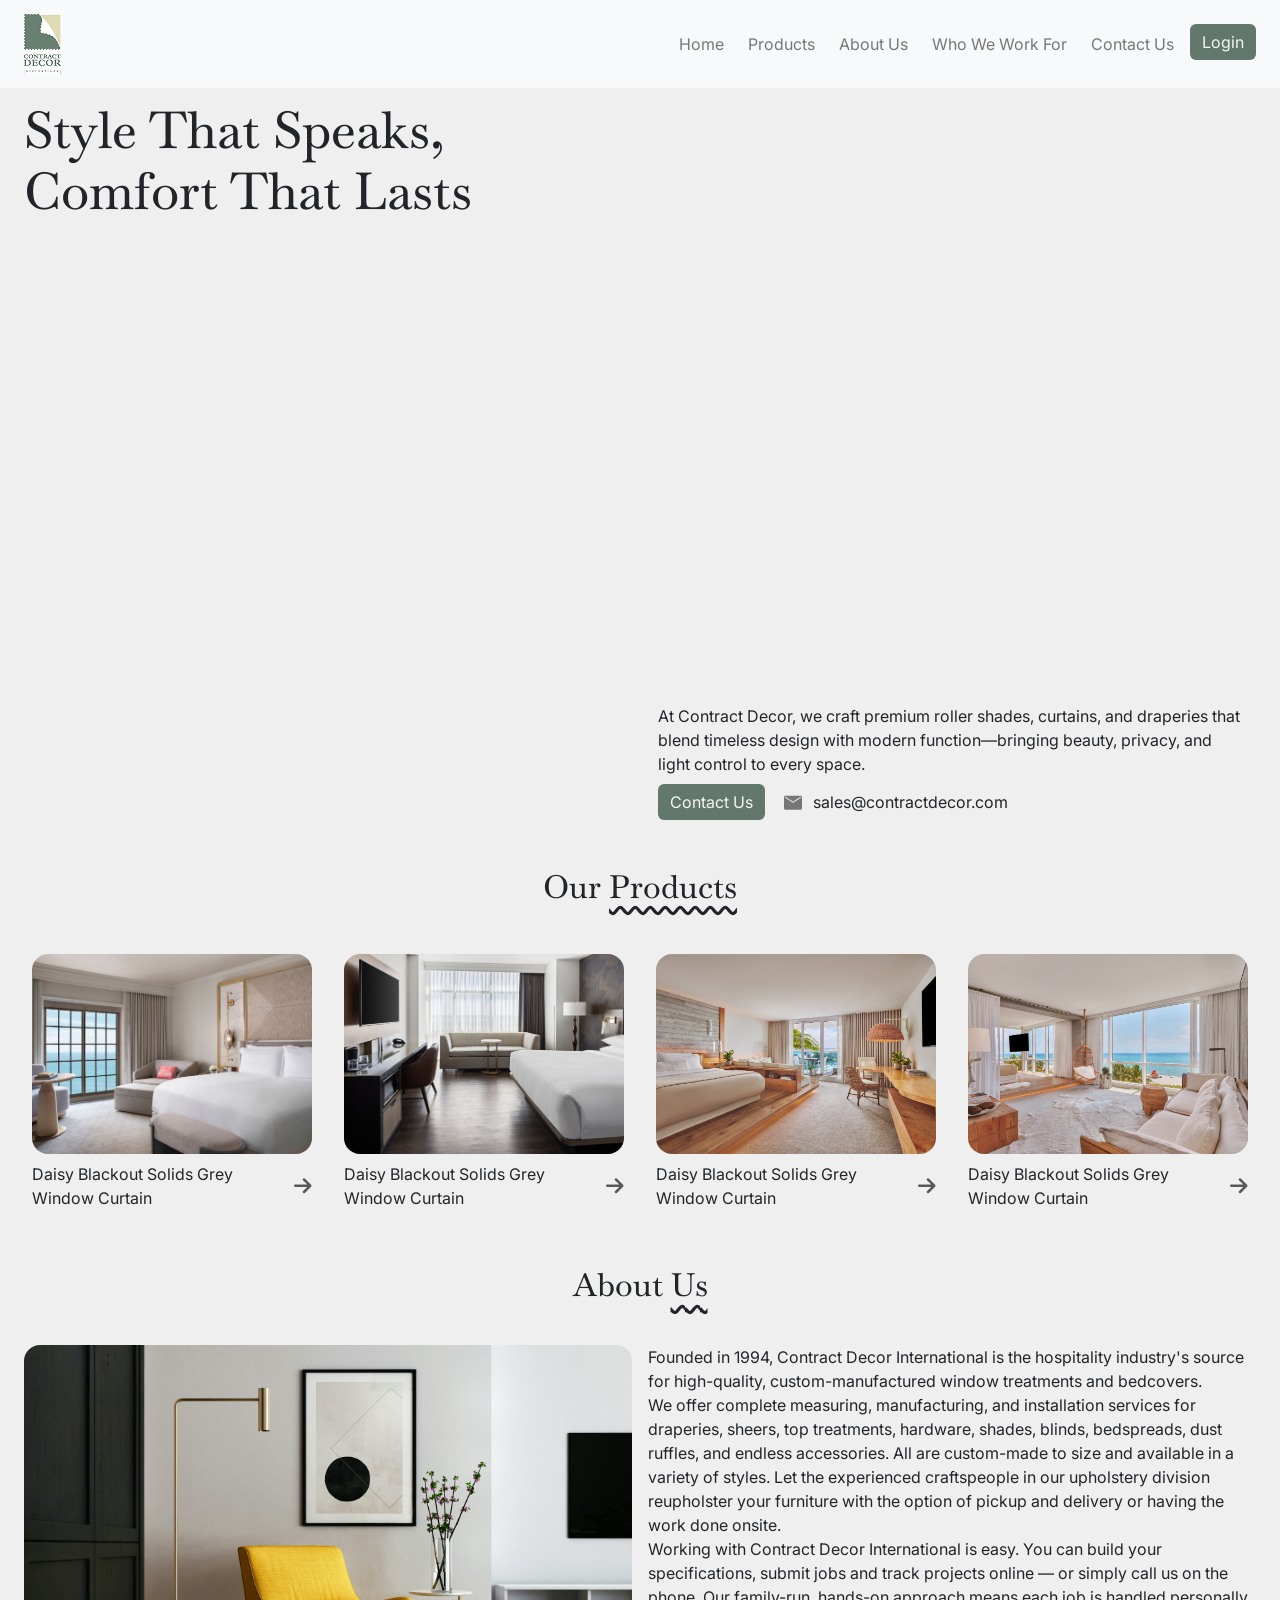
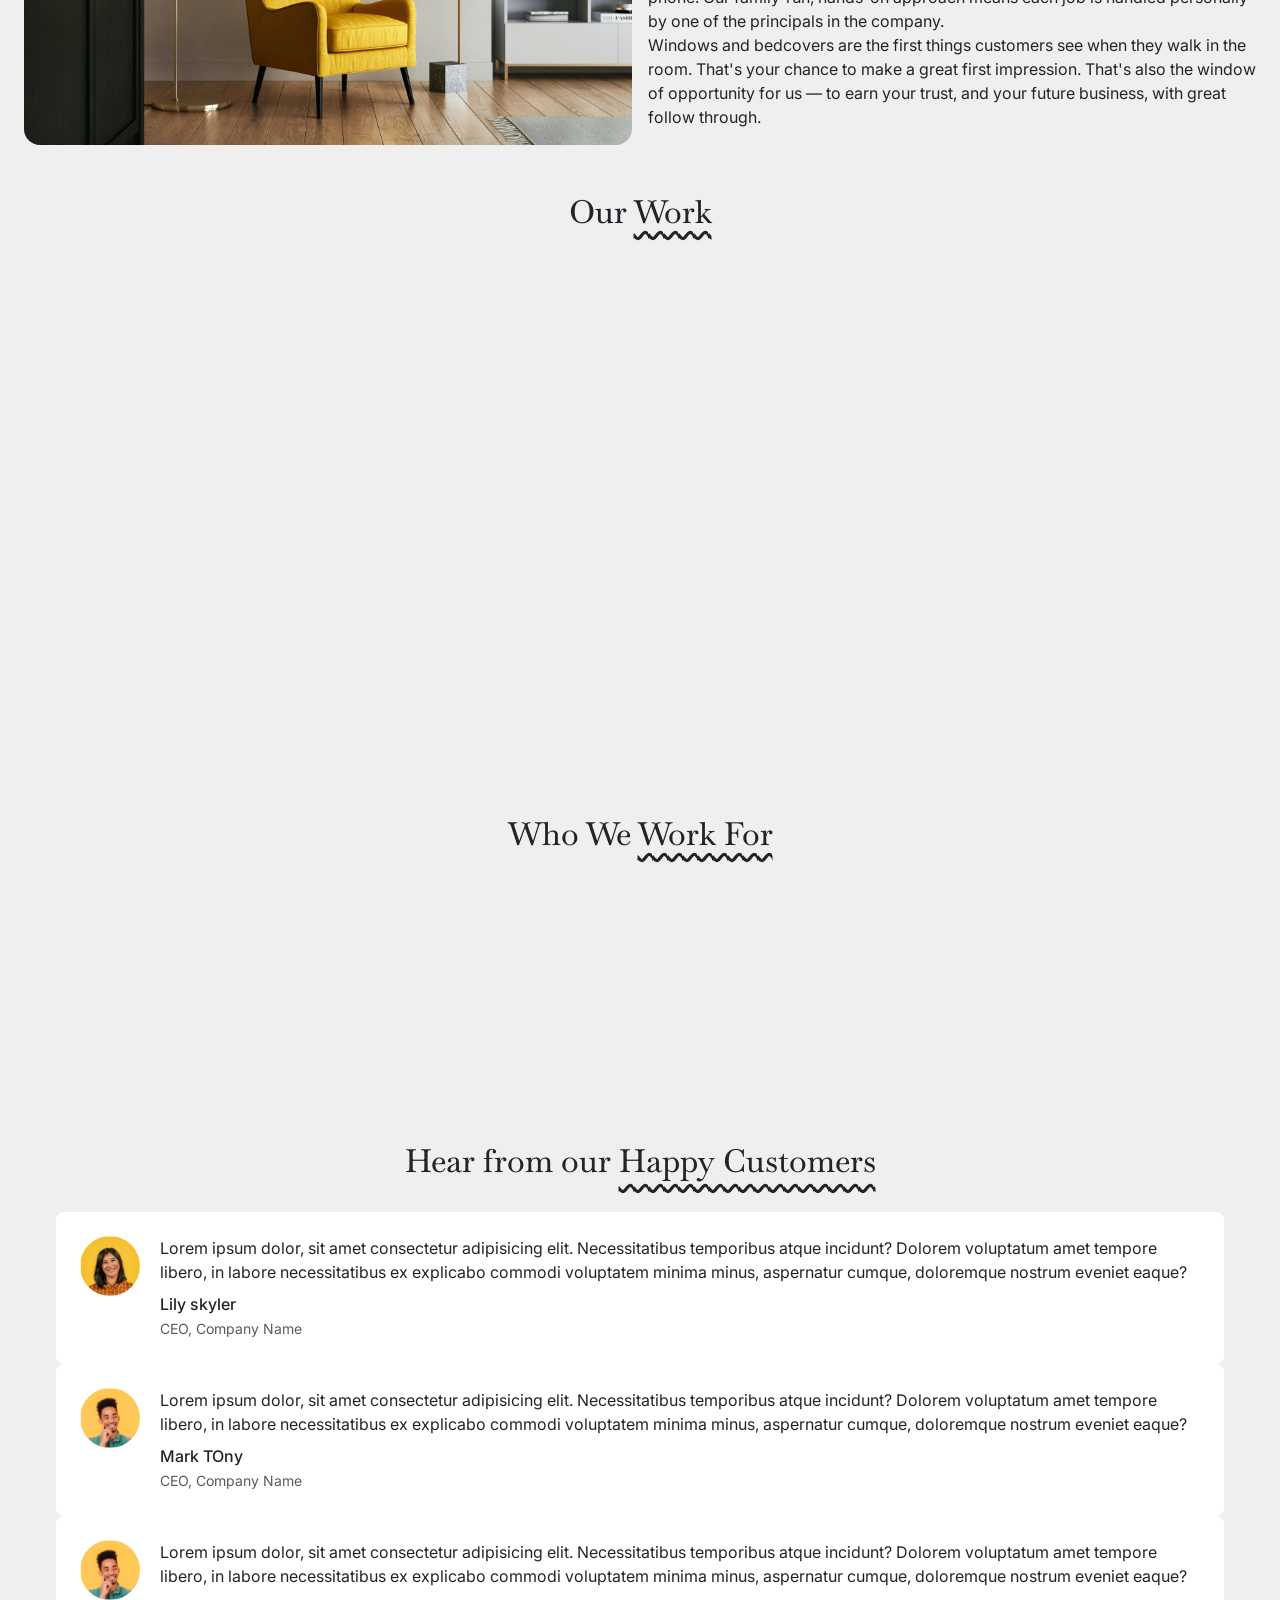
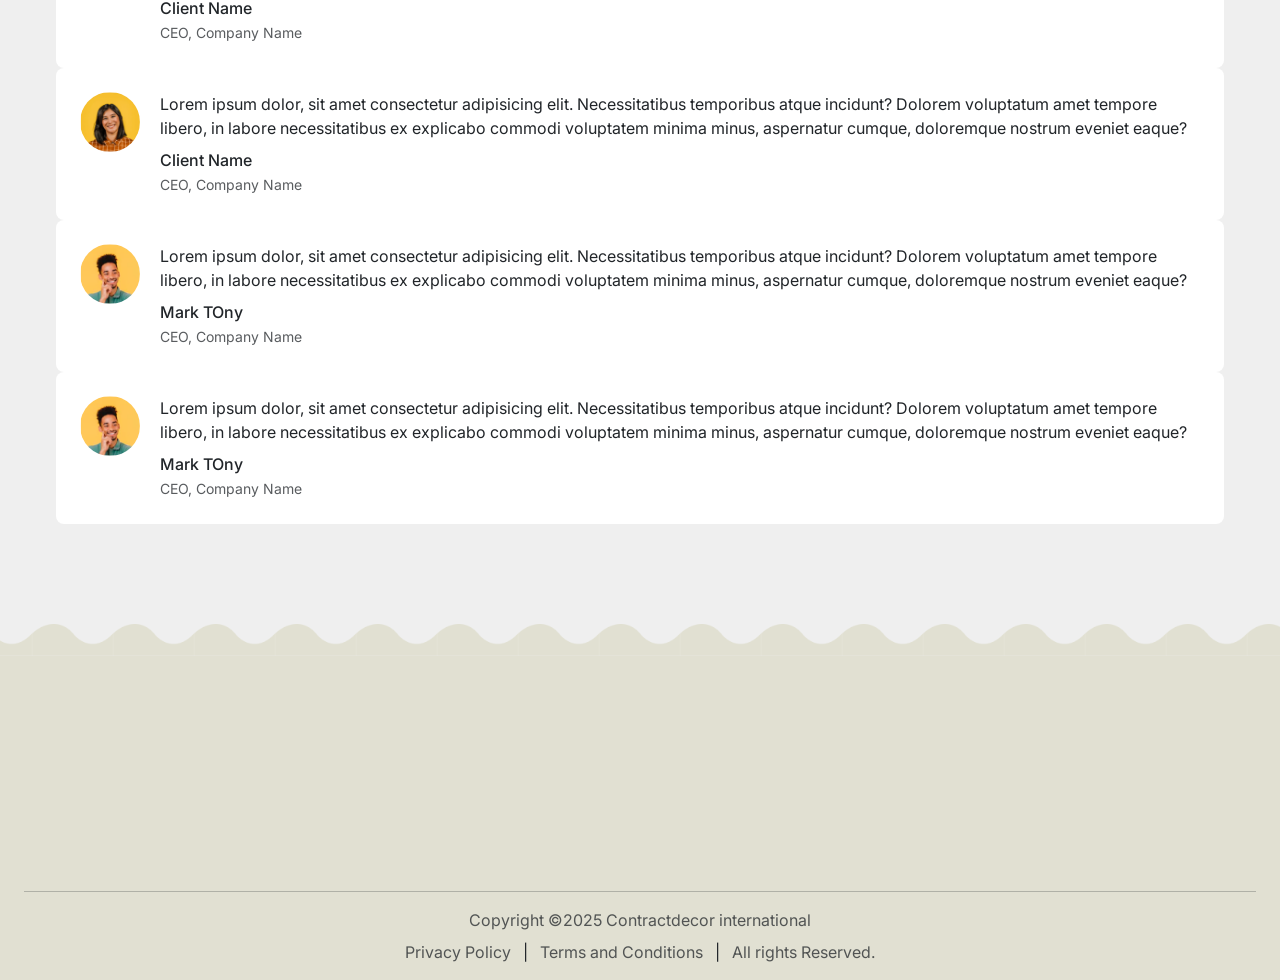
==== index.html @ 2a556f76 "First commit" ====
<!doctype html>
<html lang="en">
  <head>
    <meta charset="utf-8" />
    <meta name="viewport" content="width=device-width, initial-scale=1" />
    <title>Contract Decor International</title>
    <link
      rel="shortcut icon"
      href="assets/img/cdi-favicon.png"
      type="image/x-icon"
    />
    <link
      rel="stylesheet"
      href="https://cdn.jsdelivr.net/npm/bootstrap-icons@1.3.0/font/bootstrap-icons.css"
    />
    <link rel="stylesheet" href="css/style.css" />
    <link
      href="https://cdn.jsdelivr.net/npm/bootstrap@5.3.6/dist/css/bootstrap.min.css"
      rel="stylesheet"
      integrity="sha384-4Q6Gf2aSP4eDXB8Miphtr37CMZZQ5oXLH2yaXMJ2w8e2ZtHTl7GptT4jmndRuHDT"
      crossorigin="anonymous"
    />
    <link
      rel="stylesheet"
      href="https://cdnjs.cloudflare.com/ajax/libs/font-awesome/6.5.0/css/all.min.css"
    />
    <link href="https://unpkg.com/aos@2.3.1/dist/aos.css" rel="stylesheet" />
    <link
      rel="stylesheet"
      href="https://cdnjs.cloudflare.com/ajax/libs/slick-carousel/1.9.0/slick-theme.min.css"
      integrity="sha512-17EgCFERpgZKcm0j0fEq1YCJuyAWdz9KUtv1EjVuaOz8pDnh/0nZxmU6BBXwaaxqoi9PQXnRWqlcDB027hgv9A=="
      crossorigin="anonymous"
      referrerpolicy="no-referrer"
    />
    <link
      rel="stylesheet"
      href="https://cdnjs.cloudflare.com/ajax/libs/slick-carousel/1.9.0/slick.min.css"
      integrity="sha512-yHknP1/AwR+yx26cB1y0cjvQUMvEa2PFzt1c9LlS4pRQ5NOTZFWbhBig+X9G9eYW/8m0/4OXNx8pxJ6z57x0dw=="
      crossorigin="anonymous"
      referrerpolicy="no-referrer"
    />
  </head>
  <body>
    <!-- Header -->
    <header id="navbar" class="container-fluid z-5 top-0 px-0">
      <nav
        class="navbar navbar-expand-lg bg-light justify-content-between px-4"
      >
        <a class="navbar-brand" href="index.html" title="home">
          <img src="assets/img/cdi-logo.png" alt="Brand Logo" />
        </a>
        <button
          class="navbar-toggler border-0 shadow-none"
          type="button"
          data-bs-toggle="collapse"
          data-bs-target="#navbarSupportedContent"
          aria-controls="navbarSupportedContent"
          aria-expanded="false"
          aria-label="Toggle navigation"
        >
          <span class="navbar-toggler-icon"></span>
        </button>
        <div
          class="collapse navbar-collapse justify-content-end"
          id="navbarSupportedContent"
        >
          <ul class="navbar-nav text-sm-center gap-2 mb-2 mb-lg-0">
            <li class="nav-item">
              <a class="nav-link" aria-current="page" href="#hero">Home</a>
            </li>
            <li class="nav-item">
              <a class="nav-link" href="#products">Products</a>
            </li>
            <li class="nav-item">
              <a class="nav-link" href="#aboutus">About Us</a>
            </li>
            <li class="nav-item">
              <a class="nav-link" href="#workfor">Who We Work For</a>
            </li>
            <li class="nav-item">
              <a class="nav-link" href="#contactus">Contact Us</a>
            </li>
            <li class="nav-item">
              <a class="btn btn-primary" href="login.html">Login</a>
            </li>
          </ul>
        </div>
      </nav>
    </header>
    <!-- Header -->

    <!-- Hero Section -->
    <main
      data-bs-spy="scroll"
      data-bs-target="#navbar"
      data-bs-offset="-30"
      tabindex="0"
    >
      <section id="hero" class="container-fluid px-4 mt-10">
        <!-- Hero section for large screen -->
        <div class="hero-container position-relative">
          <!-- <div class="hero-img-container"> -->
          <!-- <div class="card-img-mask"></div> -->
          <div class="card-img-mask">
            <video muted playsinline class="bg-video">
              <source src="./assets/img/video.mp4" type="video/mp4" />
            </video>
          </div>
          <!-- </div> -->
          <h1 data-aos="fade-right" class="hero-heading position-absolute z-1">
            Style That Speaks,<br />
            Comfort That Lasts
          </h1>
          <div class="hero-content position-absolute z-1">
            <p data-aos="fade-up" class="m-0">
              At Contract Decor, we craft premium roller shades, curtains, and
              draperies that blend timeless design with modern function—bringing
              beauty, privacy, and light control to every space.
            </p>
            <div data-aos="fade-up" class="d-flex align-items-center gap-3">
              <button class="btn btn-primary">Contact Us</button>
              <div class="d-flex gap-2">
                <img
                  src="assets/icons/mail.png"
                  alt="Mail icon"
                  class="footer-icon img-fluid"
                  width="24"
                />
                <a
                  target="_blank"
                  class="text-decoration-none text-dark"
                  href="mailto:sales@contractdecor.com"
                  >sales@contractdecor.com</a
                >
              </div>
            </div>
          </div>
        </div>
        <!-- Hero section for large screen -->

        <!-- Hero section for small screen -->
        <div class="hero-container-sm">
          <div class="row row-gap-3">
            <div class="col-12 col-md-6">
              <div data-aos="fade-right" class="d-flex flex-column gap-2">
                <h1 class="m-0 ff-baskervville">
                  Style That Speaks,<br />
                  Comfort That Lasts
                </h1>
                <p class="m-0">
                  At Contract Decor, we craft premium roller shades, curtains,
                  and draperies that blend timeless design with modern
                  function—bringing beauty, privacy, and light control to every
                  space.
                </p>
                <div class="btn btn-primary">Contact Us</div>
                <div class="d-flex gap-3 align-items-center">
                  <div class="d-flex gap-2">
                    <img
                      src="assets/icons/mail.png"
                      alt="Mail icon"
                      class="footer-ico img-fluid"
                      width="24"
                    />
                    <a
                      target="_blank"
                      class="text-decoration-none text-dark"
                      href="mailto:sales@contractdecor.com"
                      >sales@contractdecor.com</a
                    >
                  </div>
                </div>
              </div>
            </div>
            <div data-aos="fade-left" class="col-12 col-md-6">
              <img src="assets/img/1.jpeg" alt="Hero Image" class="hero-img" />
            </div>
          </div>
        </div>
        <!-- Hero section for small screen -->
      </section>
      <!-- Hero Section -->

      <!-- Products Section -->
      <section id="products" class="container-fluid mt-5 px-4">
        <h2 class="text-center">
          Our <span class="wave-underline">Products</span>
        </h2>
        <div class="row text-center g-3 mt-4">
          <div data-aos="fade-up" class="col-12 col-sm-6 col-lg-3">
            <div class="card p-2 border-0">
              <img
                src="assets/img/1.jpeg"
                class="card-img-top"
                alt="card-img"
              />
              <div
                class="d-flex justify-content-between align-items-center p-0 pt-2"
              >
                <p class="card-text text-start m-0">
                  Daisy Blackout Solids Grey Window Curtain
                </p>
                <i
                  class="fa fa-arrow-right fs-5 text-muted"
                  aria-hidden="true"
                ></i>
              </div>
            </div>
          </div>
          <div data-aos="fade-down" class="col-12 col-sm-6 col-lg-3">
            <div class="card p-2 border-0">
              <img src="assets/img/2.jpeg" class="card-img-top" alt="..." />
              <div
                class="d-flex justify-content-between align-items-center p-0 pt-2"
              >
                <p class="card-text text-start m-0">
                  Daisy Blackout Solids Grey Window Curtain
                </p>
                <i
                  class="fa fa-arrow-right fs-5 text-muted"
                  aria-hidden="true"
                ></i>
              </div>
            </div>
          </div>
          <div data-aos="fade-up" class="col-12 col-sm-6 col-lg-3">
            <div class="card p-2 border-0">
              <img src="assets/img/3.png" class="card-img-top" alt="..." />
              <div
                class="d-flex justify-content-between align-items-center p-0 pt-2"
              >
                <p class="card-text text-start m-0">
                  Daisy Blackout Solids Grey Window Curtain
                </p>
                <i
                  class="fa fa-arrow-right fs-5 text-muted"
                  aria-hidden="true"
                ></i>
              </div>
            </div>
          </div>
          <div data-aos="fade-down" class="col-12 col-sm-6 col-lg-3">
            <div class="card p-2 border-0">
              <img src="assets/img/4.png" class="card-img-top" alt="..." />
              <div
                class="d-flex justify-content-between align-items-center p-0 pt-2"
              >
                <p class="card-text text-start m-0">
                  Daisy Blackout Solids Grey Window Curtain
                </p>
                <i
                  class="fa fa-arrow-right fs-5 text-muted"
                  aria-hidden="true"
                ></i>
              </div>
            </div>
          </div>
        </div>
      </section>
      <!-- Products Section -->

      <!-- About Section -->
      <section id="aboutus" class="container-fluid px-4 mt-5">
        <h2 class="text-center">
          About <span class="wave-underline">Us</span>
        </h2>
        <div class="row mt-4 g-3">
          <div data-aos="fade-right" class="col-12 col-md-6 order-2 order-md-1">
            <img
              class="about-us-img img-fluid rounded-4"
              src="assets/img/aboutus.jpg"
              alt="About Us img"
            />
          </div>
          <div data-aos="fade-left" class="col-12 col-md-6 order-1 order-md-2">
            <p class="m-0">
              Founded in 1994, Contract Decor International is the hospitality
              industry&apos;s source for high-quality, custom-manufactured
              window treatments and bedcovers.
            </p>
            <p class="m-0">
              We offer complete measuring, manufacturing, and installation
              services for draperies, sheers, top treatments, hardware, shades,
              blinds, bedspreads, dust ruffles, and endless accessories. All are
              custom-made to size and available in a variety of styles. Let the
              experienced craftspeople in our upholstery division reupholster
              your furniture with the option of pickup and delivery or having
              the work done onsite.
            </p>
            <p class="m-0">
              Working with Contract Decor International is easy. You can build
              your specifications, submit jobs and track projects online — or
              simply call us on the phone. Our family-run, hands-on approach
              means each job is handled personally by one of the principals in
              the company.
            </p>
            <p class="m-0">
              Windows and bedcovers are the first things customers see when they
              walk in the room. That&apos;s your chance to make a great first
              impression. That&apos;s also the window of opportunity for us — to
              earn your trust, and your future business, with great follow
              through.
            </p>
          </div>
        </div>
      </section>
      <!-- About Section -->

      <!-- Our Work -->
      <section class="container-fluid px-4 mt-5 mx-auto">
        <h2 class="text-center">
          Our <span class="wave-underline">Work</span>
        </h2>
        <!-- <div class="bento-container"> -->
        <div class="bento-grid mt-4">
          <div data-aos="fade-right" class="box box1" style="grid-area: box-1">
            <img src="assets/img/o1.png" class="img-fluid" alt="bento img 1" />
          </div>
          <div data-aos="fade-up" class="box box2" style="grid-area: box-2">
            <img src="assets/img/o2.png" class="img-fluid" alt="bento img 1" />
          </div>
          <div data-aos="fade-left" class="box box3" style="grid-area: box-3">
            <img src="assets/img/o3.jpg" class="img-fluid" alt="bento img 1" />
          </div>
          <div data-aos="fade-right" class="box box4" style="grid-area: box-4">
            <img src="assets/img/o4.png" class="img-fluid" alt="bento img 1" />
          </div>
          <div data-aos="fade-down" class="box box5" style="grid-area: box-5">
            <img src="assets/img/o5.jpg" class="img-fluid" alt="bento img 1" />
          </div>
          <div data-aos="fade-left" class="box box6" style="grid-area: box-6">
            <img src="assets/img/o6.png" class="img-fluid" alt="bento img 1" />
          </div>
        </div>
        <!-- </div> -->
      </section>
      <!-- Our Work -->

      <!-- Who We Work For -->
      <section id="workfor" class="container-fluid px-4 mt-5 mx-auto">
        <h2 class="text-center">
          Who We <span class="wave-underline">Work For</span>
        </h2>
        <!-- Ticker -->
        <!-- <div class="ticker-wrapper mt-4">
        <div class="ticker">
          <div class="ticker-content">
            <img src="assets/img/brand-1.png" alt="Brand 1" width="80" />
            <img src="assets/img/brand-1.png" alt="Brand 1" width="80" />
            <img src="assets/img/brand-1.png" alt="Brand 1" width="80" />
            <img src="assets/img/brand-1.png" alt="Brand 1" width="80" />
            <img src="assets/img/brand-1.png" alt="Brand 1" width="80" />
            <img src="assets/img/brand-1.png" alt="Brand 1" width="80" />
            <img src="assets/img/brand-1.png" alt="Brand 1" width="80" />
            <img src="assets/img/brand-1.png" alt="Brand 1" width="80" />
            <img src="assets/img/brand-1.png" alt="Brand 1" width="80" />
            <img src="assets/img/brand-1.png" alt="Brand 1" width="80" />
          </div>
        </div>
      </div> -->
        <!-- Ticker -->
        <div class="work-for mt-4 mx-auto">
          <img
            data-aos="flip-right"
            src="assets/img/brand-1.png"
            class="img-"
            alt="Brand 1"
            width="100"
          />
          <img
            data-aos="flip-right"
            src="assets/img/brand-1.png"
            class="img-"
            alt="Brand 1"
            width="100"
          />
          <img
            data-aos="flip-right"
            src="assets/img/brand-1.png"
            class="img-"
            alt="Brand 1"
            width="100"
          />
          <img
            data-aos="flip-right"
            src="assets/img/brand-1.png"
            class="img-"
            alt="Brand 1"
            width="100"
          />
          <img
            data-aos="flip-right"
            src="assets/img/brand-1.png"
            class="img-"
            alt="Brand 1"
            width="100"
          />
          <img
            data-aos="flip-right"
            src="assets/img/brand-1.png"
            class="img-"
            alt="Brand 1"
            width="100"
          />
          <img
            data-aos="flip-right"
            src="assets/img/brand-1.png"
            class="img-"
            alt="Brand 1"
            width="100"
          />
          <img
            data-aos="flip-right"
            src="assets/img/brand-1.png"
            class="img-"
            alt="Brand 1"
            width="100"
          />
          <img
            data-aos="flip-right"
            src="assets/img/brand-1.png"
            class="img-"
            alt="Brand 1"
            width="100"
          />
          <img
            data-aos="flip-right"
            src="assets/img/brand-1.png"
            class="img-"
            alt="Brand 1"
            width="100"
          />
        </div>
      </section>
      <!-- Who We Work For -->

      <!-- Testimonial Section -->
      <section class="container-fluid px-4 mt-5 mx-auto">
        <h2 class="text-center">
          Hear from our
          <span class="happy wave-underline">Happy Customers</span>
        </h2>

        <!-- Slick Carousel -->
        <div class="slider pt-4 mx-4">
          <div>
            <div class="testimonial-card p-4 bg-white rounded-3">
              <img
                src="assets/img/t2.png"
                class="rounded-circle"
                alt="profile Image"
                width="60"
                height="60"
              />
              <div class="text-decoration-none">
                <p class="m-0 mb-2">
                  Lorem ipsum dolor, sit amet consectetur adipisicing elit.
                  Necessitatibus temporibus atque incidunt? Dolorem voluptatum
                  amet tempore libero, in labore necessitatibus ex explicabo
                  commodi voluptatem minima minus, aspernatur cumque, doloremque
                  nostrum eveniet eaque?
                </p>
                <span class="m-0 fw-medium text-dark"> Lily skyler </span><br />
                <small class="m-0 text-muted">CEO, Company Name</small>
              </div>
            </div>
          </div>
          <div>
            <div class="testimonial-card p-4 bg-white rounded-3">
              <img
                src="assets/img/t1.png"
                class="rounded-circle"
                alt="profile Image"
                width="60"
                height="60"
              />
              <div class="testimony">
                <p class="m-0 mb-2">
                  Lorem ipsum dolor, sit amet consectetur adipisicing elit.
                  Necessitatibus temporibus atque incidunt? Dolorem voluptatum
                  amet tempore libero, in labore necessitatibus ex explicabo
                  commodi voluptatem minima minus, aspernatur cumque, doloremque
                  nostrum eveniet eaque?
                </p>
                <span class="m-0 fw-medium text-dark"> Mark TOny </span><br />
                <small class="m-0 text-muted">CEO, Company Name</small>
              </div>
            </div>
          </div>
          <div>
            <div class="testimonial-card p-4 bg-white rounded-3">
              <img
                src="assets/img/t1.png"
                class="rounded-circle"
                alt="profile Image"
                width="60"
                height="60"
              />
              <div class="text-decoration-none">
                <p class="m-0 mb-2">
                  Lorem ipsum dolor, sit amet consectetur adipisicing elit.
                  Necessitatibus temporibus atque incidunt? Dolorem voluptatum
                  amet tempore libero, in labore necessitatibus ex explicabo
                  commodi voluptatem minima minus, aspernatur cumque, doloremque
                  nostrum eveniet eaque?
                </p>
                <span class="m-0 fw-medium text-dark"> Client Name </span><br />
                <small class="m-0 text-muted">CEO, Company Name</small>
              </div>
            </div>
          </div>
          <div>
            <div class="testimonial-card p-4 bg-white rounded-3">
              <img
                src="assets/img/t2.png"
                class="rounded-circle"
                alt="profile Image"
                width="60"
                height="60"
              />
              <div class="testimony">
                <p class="m-0 mb-2">
                  Lorem ipsum dolor, sit amet consectetur adipisicing elit.
                  Necessitatibus temporibus atque incidunt? Dolorem voluptatum
                  amet tempore libero, in labore necessitatibus ex explicabo
                  commodi voluptatem minima minus, aspernatur cumque, doloremque
                  nostrum eveniet eaque?
                </p>
                <span class="m-0 fw-medium text-dark"> Client Name </span><br />
                <small class="m-0 text-muted">CEO, Company Name</small>
              </div>
            </div>
          </div>
          <div>
            <div class="testimonial-card p-4 bg-white rounded-3">
              <img
                src="assets/img/t1.png"
                class="rounded-circle"
                alt="profile Image"
                width="60"
                height="60"
              />
              <div class="testimony">
                <p class="m-0 mb-2">
                  Lorem ipsum dolor, sit amet consectetur adipisicing elit.
                  Necessitatibus temporibus atque incidunt? Dolorem voluptatum
                  amet tempore libero, in labore necessitatibus ex explicabo
                  commodi voluptatem minima minus, aspernatur cumque, doloremque
                  nostrum eveniet eaque?
                </p>
                <span class="m-0 fw-medium text-dark"> Mark TOny </span><br />
                <small class="m-0 text-muted">CEO, Company Name</small>
              </div>
            </div>
          </div>
          <div>
            <div class="testimonial-card p-4 bg-white rounded-3">
              <img
                src="assets/img/t1.png"
                class="rounded-circle"
                alt="profile Image"
                width="60"
                height="60"
              />
              <div class="testimony">
                <p class="m-0 mb-2">
                  Lorem ipsum dolor, sit amet consectetur adipisicing elit.
                  Necessitatibus temporibus atque incidunt? Dolorem voluptatum
                  amet tempore libero, in labore necessitatibus ex explicabo
                  commodi voluptatem minima minus, aspernatur cumque, doloremque
                  nostrum eveniet eaque?
                </p>
                <span class="m-0 fw-medium text-dark"> Mark TOny </span><br />
                <small class="m-0 text-muted">CEO, Company Name</small>
              </div>
            </div>
          </div>
        </div>
        <!-- Slick -->
      </section>
      <!-- Testimonial Section -->
    </main>

    <!-- Footer Section -->
    <footer class="container-fluid mt-10 px-0 overflow-x-hidden">
      <div class="curtain-wave"></div>
      <div class="footer-bg pb-3 px-4">
        <div class="row footer-bg pt-5 row-gap-4 row-gap-md-5 pb-3">
          <div data-aos="fade-up" class="col-12 col-md-2">
            <img src="assets/img/brand-logo.jpg" alt="CDI Logo" width="80" />
          </div>
          <div data-aos="fade-up" data-aos-delay="50" class="col-12 col-lg-3">
            <div class="d-flex flex-column gap-2">
              <h4>Address</h4>
              <div class="d-flex gap-2 align-items-center">
                <!-- <img
                  src="assets/icons/address.png"
                  alt="Address Icon"
                  width="24"
                  class="footer-icon"
                /> -->
                <i class="bi bi-geo-alt-fill text-muted fs-5 me-1"></i>
                <p class="m-0">
                  637 North Montello Street Brockton, MA 02301 United States
                </p>
              </div>
            </div>
          </div>
          <div data-aos="fade-up" data-aos-delay="100" class="col-12 col-lg-3">
            <div class="d-flex flex-column gap-2">
              <h4>Contact Us</h4>
              <div class="d-flex gap-3">
                <!-- <img
                  src="assets/icons/call.png"
                  alt="Call Icon"
                  class="footer-icon img-fluid"
                  width="24"
                /> -->
                <i
                  class="bi bi-telephone-outbound-fill text-muted fs-5 me-1"
                ></i>
                <div>
                  <p class="m-0"><span>Main:</span>(508) 587-7000 ext. 1209</p>
                  <p class="m-0"><span>Direct:</span>508-521-1209</p>
                  <p class="m-0"><span>Mobile:</span>781-367-6206</p>
                </div>
              </div>
              <div class="d-flex gap-3">
                <!-- <img
                  src="assets/icons/mail.png"
                  alt="Mail icon"
                  class="footer-ico img-fluid"
                  width="24"
                /> -->
                <i class="bi bi-envelope-fill text-muted fs-5 me-1"></i>
                <a
                  target="_blank"
                  class="text-decoration-none text-dark"
                  href="mailto:sales@contractdecor.com"
                  >sales@contractdecor.com</a
                >
              </div>
            </div>
          </div>
          <div data-aos="fade-up" data-aos-delay="200" class="col-12 col-md-3">
            <div class="d-flex flex-column gap-2">
              <h4>Follow Us</h4>
              <div class="social-icons d-flex gap-3">
                <a href="#" class="text-decoration-none">
                  <img
                    src="assets/img/"
                    alt="linkedin"
                    title="linked in"
                    class="img-fluid"
                    width="36"
                  />
                </a>
                <a href="#" class="text-decoration-none">
                  <img
                    src="assets/icons/twitter.png"
                    alt="twitter"
                    title="twitter"
                    class="img-fluid"
                    width="32"
                  />
                </a>
                <a href="#" class="text-decoration-none">
                  <img
                    src="assets/icons/facebook.png"
                    alt="facebook"
                    title="facebook"
                    class="img-fluid"
                    width="36"
                  />
                </a>
                <a href="#" class="text-decoration-none">
                  <img
                    src="assets/icons/youtube.png"
                    alt="youtube"
                    title="youtube"
                    class="img-fluid"
                    width="32"
                  />
                </a>
                <a href="#" class="text-decoration-none">
                  <img
                    src="assets/icons/instagram.png"
                    alt="instagram"
                    title="instagram"
                    class="img-fluid"
                    width="36"
                  />
                </a>
              </div>
            </div>
          </div>
        </div>
        <hr />
        <p class="text-center text-muted mb-2">
          Copyright &copy;2025 Contractdecor international
        </p>
        <p class="text-center m-0">
          <a class="text-decoration-none text-muted" href="#">Privacy Policy</a>
          &nbsp;&nbsp;|&nbsp;&nbsp;
          <a href="#" class="text-decoration-none text-muted"
            >Terms and Conditions</a
          >
          &nbsp;&nbsp;|&nbsp;&nbsp;
          <a href="#" class="text-decoration-none text-muted"
            >All rights Reserved.</a
          >
        </p>
      </div>
    </footer>
    <!-- Footer Section -->

    <script
      src="https://cdnjs.cloudflare.com/ajax/libs/gsap/3.13.0/ScrollTrigger.min.js"
      integrity="sha512-P2IDYZfqSwjcSjX0BKeNhwRUH8zRPGlgcWl5n6gBLzdi4Y5/0O4zaXrtO4K9TZK6Hn1BenYpKowuCavNandERg=="
      crossorigin="anonymous"
      referrerpolicy="no-referrer"
    ></script>
    <script
      src="https://cdnjs.cloudflare.com/ajax/libs/gsap/3.13.0/gsap.min.js"
      integrity="sha512-NcZdtrT77bJr4STcmsGAESr06BYGE8woZdSdEgqnpyqac7sugNO+Tr4bGwGF3MsnEkGKhU2KL2xh6Ec+BqsaHA=="
      crossorigin="anonymous"
      referrerpolicy="no-referrer"
    ></script>
    <script
      src="https://code.jquery.com/jquery-3.7.1.min.js"
      integrity="sha256-/JqT3SQfawRcv/BIHPThkBvs0OEvtFFmqPF/lYI/Cxo="
      crossorigin="anonymous"
    ></script>
    <script
      src="https://code.jquery.com/jquery-migrate-3.5.2.min.js"
      integrity="sha256-ocUeptHNod0gW2X1Z+ol3ONVAGWzIJXUmIs+4nUeDLI="
      crossorigin="anonymous"
    ></script>
    <script
      src="https://cdn.jsdelivr.net/npm/bootstrap@5.3.6/dist/js/bootstrap.bundle.min.js"
      integrity="sha384-j1CDi7MgGQ12Z7Qab0qlWQ/Qqz24Gc6BM0thvEMVjHnfYGF0rmFCozFSxQBxwHKO"
      crossorigin="anonymous"
    ></script>
    <script src="https://cdnjs.cloudflare.com/ajax/libs/slick-carousel/1.9.0/slick.min.js"></script>
    <script src="js/script.js"></script>
    <script>
      $(".slider").slick({
        infinite: true,
        slidesToShow: 2,
        slidesToScroll: 3,
        arrow: true,
        dots: true,
        autoplay: true,
        autoplaySpeed: 10000,
        centerPadding: "2rem",
        responsive: [
          {
            breakpoint: 992,
            settings: {
              slidesToShow: 1,
            },
          },
        ],
      });
    </script>
    <script src="https://unpkg.com/aos@2.3.1/dist/aos.js"></script>
    <script>
      AOS.init({
        once: true,
      });
    </script>
    <script src="
https://cdn.jsdelivr.net/npm/lodash.throttle@4.1.1/lodash.min.js
"></script>
  </body>
</html>
---- css/style.css ----
@import url('https://fonts.googleapis.com/css2?family=Baskervville:ital,wght@0,400..700;1,400..700&family=Inter:ital,opsz,wght@0,14..32,100..900;1,14..32,100..900&display=swap');

:root{
    --primary-color:#63786C;
    --secondary-background:#EFEFEF;
}

*{
    margin: 0;
    padding: 0;
    box-sizing: border-box;
}

html{
    scroll-behavior: smooth;
}

body{
    font-family: "Inter", sans-serif !important;
    background-color:var(--secondary-background) !important;
    overflow-x: hidden;
    position: relative;
}

::selection{
    background-color: #E1E0D2;
}

.c-pointer{
    cursor:  pointer !important;
}

/* Scrollbar */
::-webkit-scrollbar{
    width: 0.625rem;
}

::-webkit-scrollbar-thumb{
    background-color: var(--primary-color);
    border-radius: 0.5rem;
}

::-webkit-scrollbar-track{
    background-color:#E0e0e0; 
}
/* Scrollbar */

.bg-primary{
    background-color: var(--primary-color) !important;
}

.text-primary{
    color: var(--primary-color) !important;
}

.nav-link{
    color: #777 !important;
}

.nav-link:hover{
    color: var(--primary-color) !important;
}

.navbar-nav .nav-item .nav-link.active{
    color: var(--primary-color) !important;
    text-decoration: underline !important;
    text-underline-offset: 10px !important;
    text-decoration-thickness: 2px !important;
    font-weight:600 !important;
}

header{
    position: fixed !important; 
    z-index: 10 !important;
}

.btn-primary{
    background-color: var(--primary-color) !important;
    color: #f5f5f5 !important;
    border: none !important;

    &:hover{
        background-color: #7d9386 !important;
    }

    &:focus{
        background-color: #506559 !important;
    }
}

.navbar-toggler:hover{
    background-color: #eee !important;
}

h2{
    font-family: "Baskervville", serif;
    color: #111;
}

h2 .happy.wave-underline{
    text-underline-offset: 0.75rem !important;
}

.wave-underline{
    text-decoration: underline;
    text-decoration-style: wavy;
    text-underline-offset: 8px;
    text-decoration-color: 2px solid var(--primary-color);
}

.mt-10{
    margin-top: 100px !important;
}

/* Hero Section */

.hero-container{
    width: 100%;
    height: 80vh;
    border-top-right-radius: 2rem;
    border-bottom-left-radius: 2rem;
    overflow: hidden;
}

.hero-container-sm{
    width: 100%;
    height: auto;
}

.hero-container-sm{
    display: none;
}

/* .card-img-mask{ */
    /* background-image: url(../assets/img/1.jpeg); */
    /* background-clip: url(../assets//img/ContractDecor_Export_2026-04-20_06-00-27.mp4);
    background-position: center;
    background-repeat: no-repeat;
    background-size: cover;
    background-attachment: scroll;
    width: 100%;
    height: 100%;
    border-radius: 2rem !important;
} */

.card-img-mask {
    position: relative;
    width: 100%;
    height: 100%;
    border-radius: 2rem;
    overflow: hidden; /* important */
  }
  
  .bg-video {
    position: absolute;
    top: 50%;
    left: 50%;
    width: 100%;
    height: 100%;
    object-fit: cover; /* same as background-size: cover */
    transform: translate(-50%, -50%);
  }




.card-img-mask{
    /* -webkit-mask:url(../assets/img/top-piece.svg) center / contain no-repeat, url(../assets/img/bottom-piece.svg) center / contain no-repeat, linear-gradient(#000000 0 0); */
   /* -webkit-mask:url(../assets/img/top-piece.svg) center / contain no-repeat,linear-gradient(#000000 0 0);
    mask-size: 40vw ;
    mask-position: top left ;
    mask-composite: exclude; */
}


/* .hero-heading{
    font-family: "Baskervville", serif;
    top: 0%;
    left: 0%;
    font-size: clamp(2.25rem,4vw,4.5rem);
} */

.hero-heading{
    font-family: "Baskervville", serif;
    top: 0%;
    left: 0%;
    /* padding-right: 6vw !important; */
    font-size: clamp(2rem,4vw,4.5rem);
    background-color: var(--secondary-background);
    padding: 0 1.5rem 0.5rem 0;
    /* clip-path: polygon(0 0, 100% 0, 90% 100%, 0% 100%); */
    /* clip-path: path("M 0 0 L 100 0 L 90 100 L 0 100 Z"); */
    border-bottom-right-radius: 1rem !important;
}


.hero-heading::after, .hero-heading::before{
    width: 2rem;
    height: 2rem;
    position: absolute;
    content: "";
}

.hero-heading::after{
    background-color: transparent;
    top: 0;
    right: -2rem;
    border-top-left-radius: 1rem;
    box-shadow: -0.375rem -0.375rem var(--secondary-background) !important;
}

.hero-heading::before{
    background-color: transparent !important;
    bottom: -2rem;
    left: 0rem;
    border-top-left-radius: 1rem;
    box-shadow: -0.375rem -0.375rem var(--secondary-background) !important;
}

.ff-baskervville{
    font-family: "Baskervville", serif;
}

.hero-content{
    bottom: 0%;
    right: 0;
    width: clamp(32rem,48vw,48rem);
    display: flex;
    flex-direction: column;
    justify-content: center;
    row-gap:0.5rem;
    background-color: var(--secondary-background);
    border-top-left-radius: 1rem;
    padding: 1rem 1rem 0 1rem;
}

.hero-content::after, .hero-content::before{
    width: 2rem;
    height: 2rem;
    content: "";
    position: absolute;
}

.hero-content::after{
    background: transparent;
    top: -2rem;
    right: 0;
    border-bottom-right-radius: 1rem;
    box-shadow: 0.375rem 0.375rem var(--secondary-background) !important;
}

.hero-content::before{
    background-color: transparent;
    bottom: 0;
    left: -2rem;
    border-bottom-right-radius: 1rem;
    box-shadow: 0.375rem 0.375rem var(--secondary-background)!important;
}

.hero-img{
    width: 100%;
    height: 100%;
    object-fit: cover;
    border-radius: 1rem;
}

@media screen and (max-width:1150px) {
    /* .card-img-mask{
        mask-size: 40vw, 57vw !important;
    } */
    .hero-content{
    width: clamp(30rem,52vw,52rem) !important;
}
}

@media screen and (max-width:1024px) {
    .hero-container{
        display: none;
    }
    .hero-container-sm{
        display: block;
    }
}



/* Hero Section */


/* Products Section */
.card-img-top{
    height: 300px;
    object-fit: cover;
    border-radius: 12px;
}

.card{
    background-color: #E0E0E0 !important;
}

/* Products Section */



/* About Us Section */

.about-us-img{
    height: 400px !important;
    width: 100%;
    object-fit: cover;
}

/* About Us Section */


/* Our Work Section */

.bento-grid{
    display: grid;
    grid-auto-columns: auto;
    grid-auto-rows: 250px 250px;
    grid-gap: 0.75rem;
    grid-template-areas: "box-1 box-1 box-2 box-2 box-2 box-3"
                         "box-4 box-5 box-5 box-6 box-6 box-6";
}

.box{
    border-radius: 12px;
    overflow: hidden;
    border: 2px solid transparent;
}

.box img{
    object-fit: cover !important;
    width: 100%;
    height: 100%;
    transition: transform 0.3s ease-in;
}

.box:hover img{
    transform: scale(1.15);
}

@media screen and (max-width:1100px) {
    .bento-grid{
        grid-template-areas: "box-1 box-1 box-2 box-2"
                         "box-3 box-3 box-3 box-4"
                         "box-5 box-6 box-6 box-6";
        grid-gap: 0.5rem;
    }
}

@media screen and (max-width:576px) {
    .bento-grid{
        grid-template-areas: "box-1 box-1 "
                         "box-2 box-3"
                         "box-4 box-5"
                         "box-6 box-6";
        grid-gap: 0.25rem;
    }
}

/* Our Work Section */

/* Who We Work For */

.ticker-wrapper{
    overflow: hidden;
    padding: 10px 0;
    white-space: nowrap;
    position: relative;
}

.ticker{
    display: flex;
    animation: scroll-left 10s linear infinite;
}

.ticker-content{
    display: inline-block;
    gap: 1rem;
}

.ticker-content img{
    margin-right: 100px;
}

.ticker-wrapper:hover .ticker {
  animation-play-state: paused;
}

@keyframes scroll-left {
  0% {
    transform: translateX(0);
  }
  100% {
    transform: translateX(-50%);
  }
}

.work-for{
    display: flex;
    justify-content: center;
    align-items: center;
    width: 80%;
    column-gap: 4rem;
    row-gap: 1rem;
    flex-wrap: wrap;
}

@media screen and (max-width:1100px) {
    .work-for{
        column-gap: 2rem;
        row-gap: 1rem;
        width: 100%;
    }
}

@media screen and (max-width:576px) {
    .work-for{
        column-gap: 1rem;
        row-gap: 1rem;
        width: 100%;
    }
}

/* Who We Work For */

/* Testimonial Section */

.carousel-item{
    height: auto;
    width:100% !important;
}

.carousel-inner{
    margin: auto;
}

.carousel-item img{
    object-fit: cover;
    width: 50%;
    height: 100%;
}



.profile img{
    width: 60px;
    height: 60px;
    object-fit: cover;
}

.testimonial-card{
    display: flex;
    gap: 1rem;
    height: auto;
}

@media screen and (max-width:768px) {
    .testimonial-card{
        flex-direction: column;
        font-size: 0.875rem;
    }
}

.slider div{
    margin: 0rem 0.25rem;
}

/* Slick Overwrite */
.slick-prev:before {
    color: #111 !important;
}

.slick-next:before {
    color: #111 !important;
}

/* Slick Overwrite */

/* Testimonial Section */


/* Footer Section */

.footer-bg{
    background-color: #E1E0D2;
}

.curtain-wave{
    background-image: url(/assets/img/wave.png);
    background-repeat: repeat-x;
    height: 2rem;
    width: 100vw;
    background-size: contain;
    background-position:top;
}

footer a:hover{
    text-decoration: underline !important;
    text-decoration-style: dashed;
    text-decoration-color: var(--primary-color) !important;
    color: var(--primary-color) !important;
    text-underline-offset: 8px;
}

.footer-icon{
    object-fit: contain !important;
}

.social-icons img{
    border: 2px solid transparent;
}

.social-icons img:hover{
    outline: 2px solid var(--primary-color);
    outline-style: dashed;
}

/* Footer Section */




/* Login Page */

.img-container{
    width: 100%;
    height: auto;
    overflow: hidden;
}

.img-container img{
    object-fit: cover;
    width: 100%;
    height: 100vh;
}

.border-gray{
    border: 1px solid #ccc !important;
}

.login-logo{
    width: 40px;
    height: 40px;
    object-fit: contain;
}

.input-field:focus{
    border: 1px solid var(--primary-color) !important;
}

.input-field:focus .input-group{
    border: 1px solid var(--primary-color) !important;
}

.input-group input{
    border-right: 0 !important;
}

.input-group-text{
    border-left: 0 !important;
}

/* Login Page */

/* Dashboard Screen */

.card{
    background: transparent !important;
    border: unset !important;
    padding: 0.5rem;
    border-radius: 1rem !important;
}

.card:hover{
    background-color: #e0e0e0 !important;
}

.card-body{
    padding: 0.5rem 0 !important;
}

.card-body .card-text{
    color: #777;
    font-size:0.95rem;
}

.card-img-top{
    height: 200px;
    border-radius: 1rem !important;
}

@media screen and (max-width:768px){
    .card-img-top{
        height: 250px;
    }
}

/* Dashboard Screen */


/* PPT View Screen */
/* 
.text-subtitle{
    color: #777;
    font-size:0.95rem;
}

.ppt-slide-container{
    border-right: 1px solid #ccc;
    overflow-y: scroll;
    height: 100%;
}

.ppt-container{
    height:80vh;
    display: flex;
    justify-content: center;
    align-content: center;
    overflow: hidden;
}

.slide-show-img{
    width: 100%;
    height: 100%;
    object-fit: contain;
}

.arrow-left{
    top:50%;
    left: 2.5%;
}

.arrow-right{
    top:50%;
    right: 2.5%;
}

aside{
    padding: 1rem 0.75rem;
}

.card-slide{
    padding: 0.5rem;
    padding-left: 2rem;
    background-color: transparent ;
    border-radius: 1rem;
}

.card-slide:hover{
    background-color: #e0e0e0 ;
}

.card-slide-active{
    padding: 0.5rem;
    padding-left: 2rem;
    background-color: #e0e0e0 !important;
    border-radius: 1rem;
}

.card-slide-img{
    height: 150px;
    object-fit: cover;
    width: 100%;
    border-radius: 1rem;
}

@media screen and (max-width:1100px) {
    .card-slide-img{
        height: 100px;
    }
}

.slide-indicator{
    top: 4%;
    left: 4%;
} */

.page-content {
  /* background-color: #efefef; */
}
/* bootom */

.mt-12{
    margin-top: 132px;
}

.slider-section {
  width: 100vw;
}

.side-scrollbar {
  width: 248px;
  height: 500px;
  overflow: scroll;
}

.ppt-card-container {
  width: 200px;
  height: 140px;
  &:hover {
    background-color: #e0dcdc;
  }
}

.ppt-card-container.active {
  background-color: #e0dcdc;
}

.card-slide-img {
  width: 166px;
  height: 100px;
}

.slider-active-img {
  height: 450px;
  width: 500px;
}

.slider-active-img-container {
  flex: 1;
  width: 100vw;
  background-color: white;
}

/*  */

@media (max-width: 750px) {
  .slider-section {
    flex-direction: column;
  }

  .side-scrollbar {
    flex-direction: row;
    overflow-x: auto;
    overflow-y: hidden;
    width: 100%;
    padding: 10px 0;
    justify-content: center;
    gap: 10px;
  }

  .ppt-card-container {
    flex-direction: column;
    align-items: center;
    min-width: 60px;
  }

  .slider-active-img-container {
    width: 100%;
    order: -1;
  }

  .slider-active-img {
    max-height: 300px;
    object-fit: contain;
  }

  .slider-active-img-container .btn {
    top: auto;
    bottom: 10px;
    transform: none;
  }
}


/* PPT View Screen */
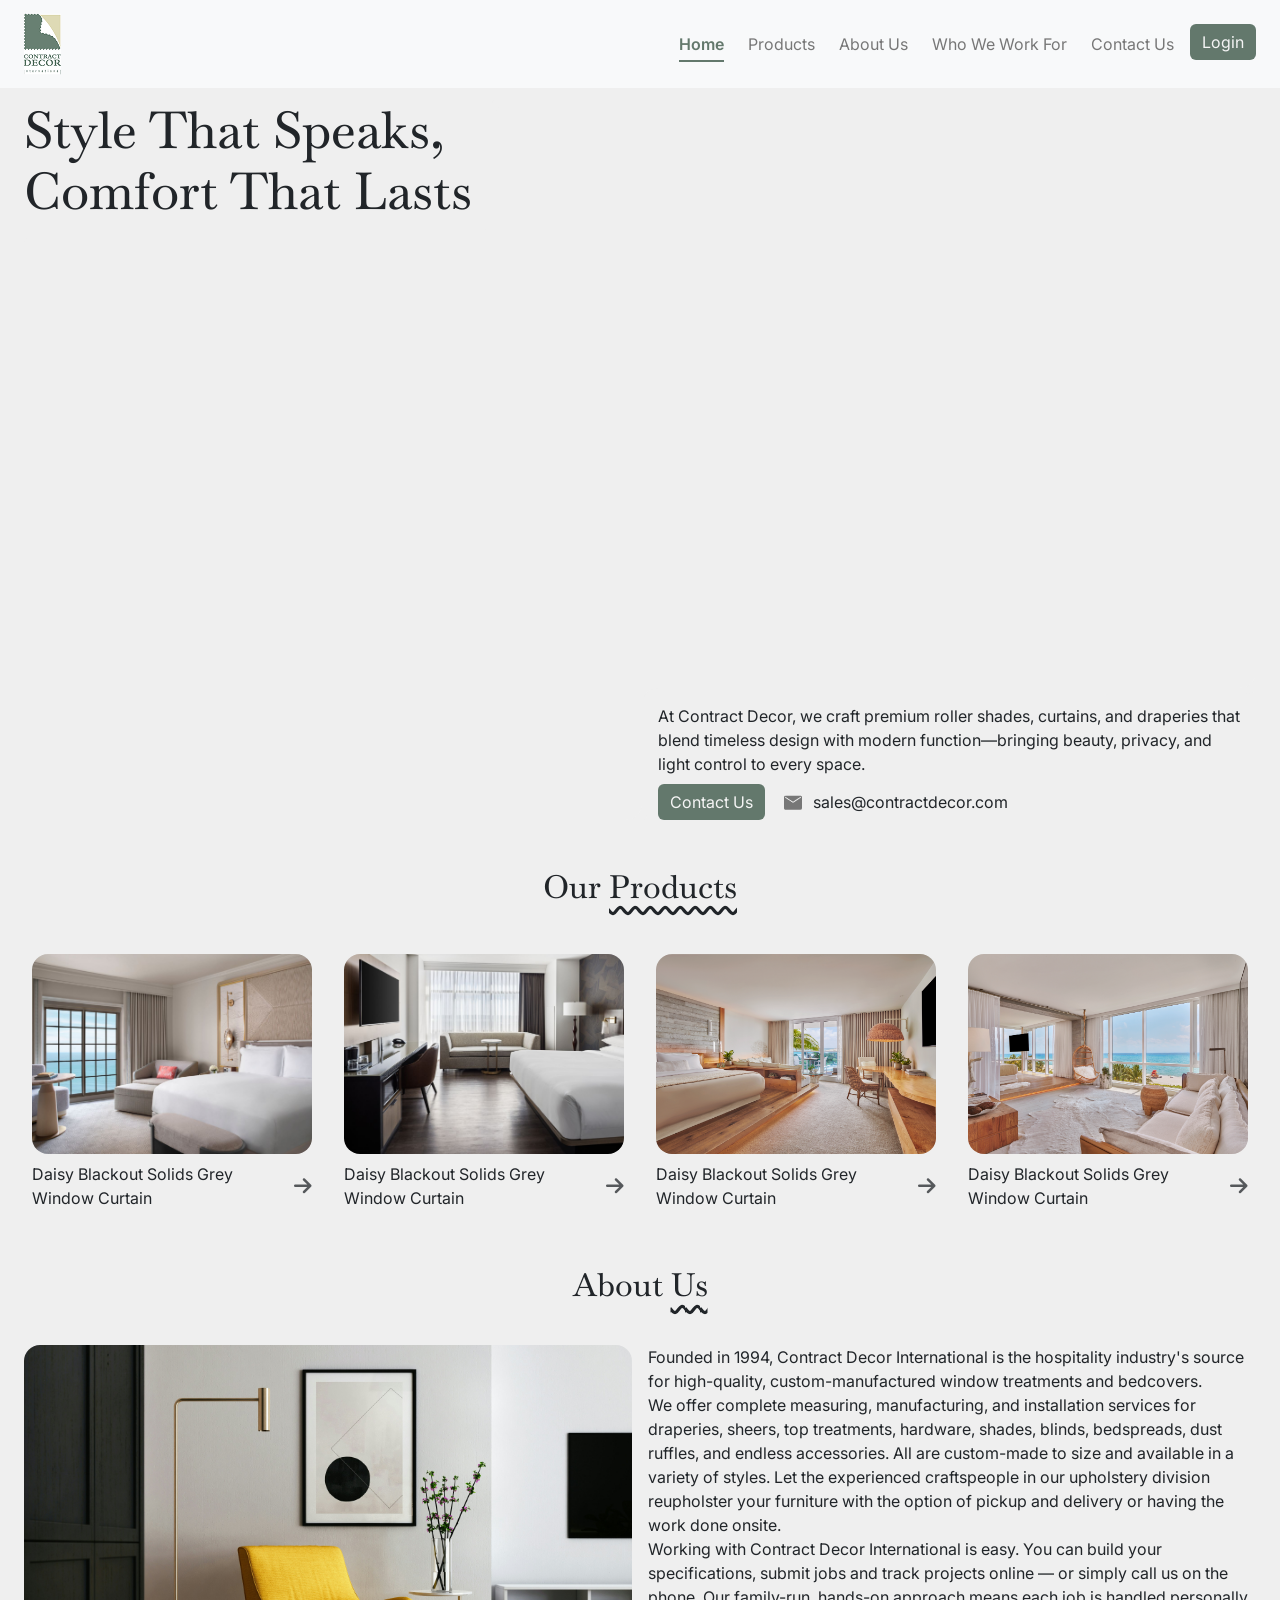
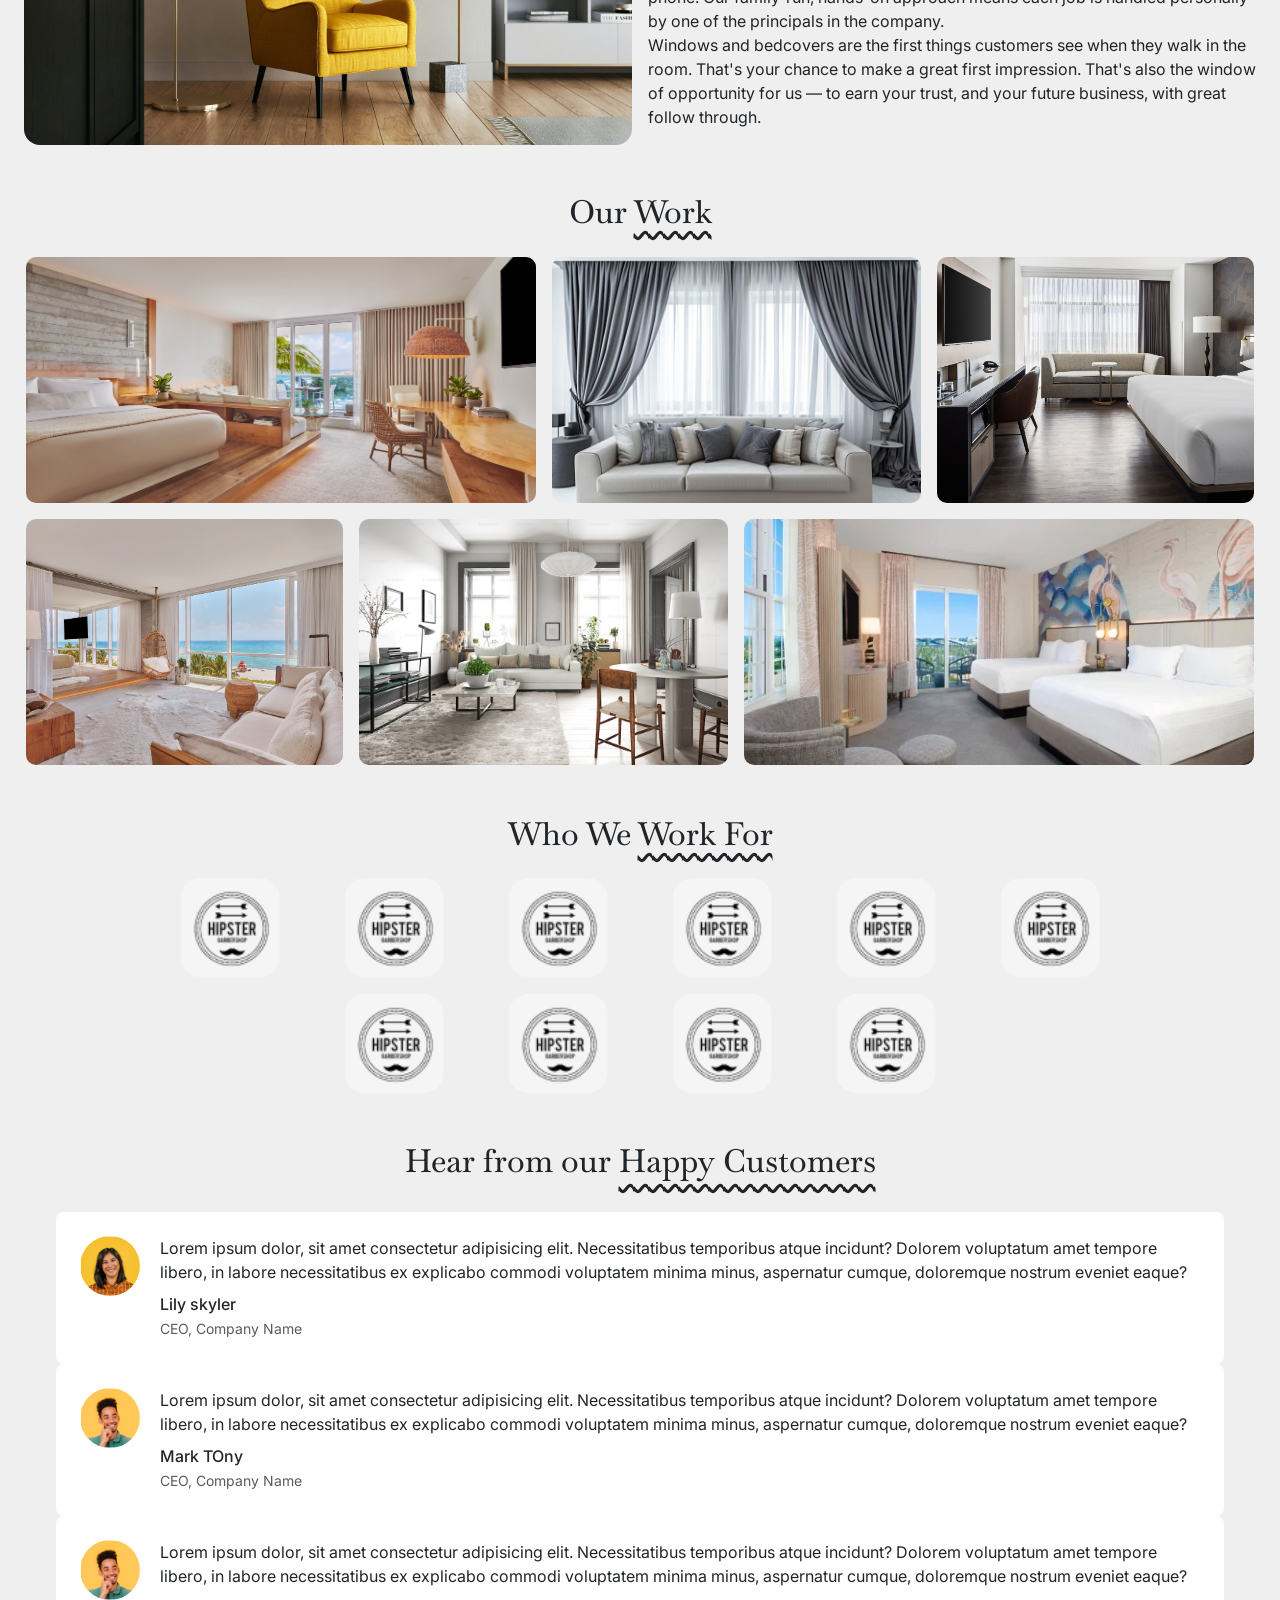
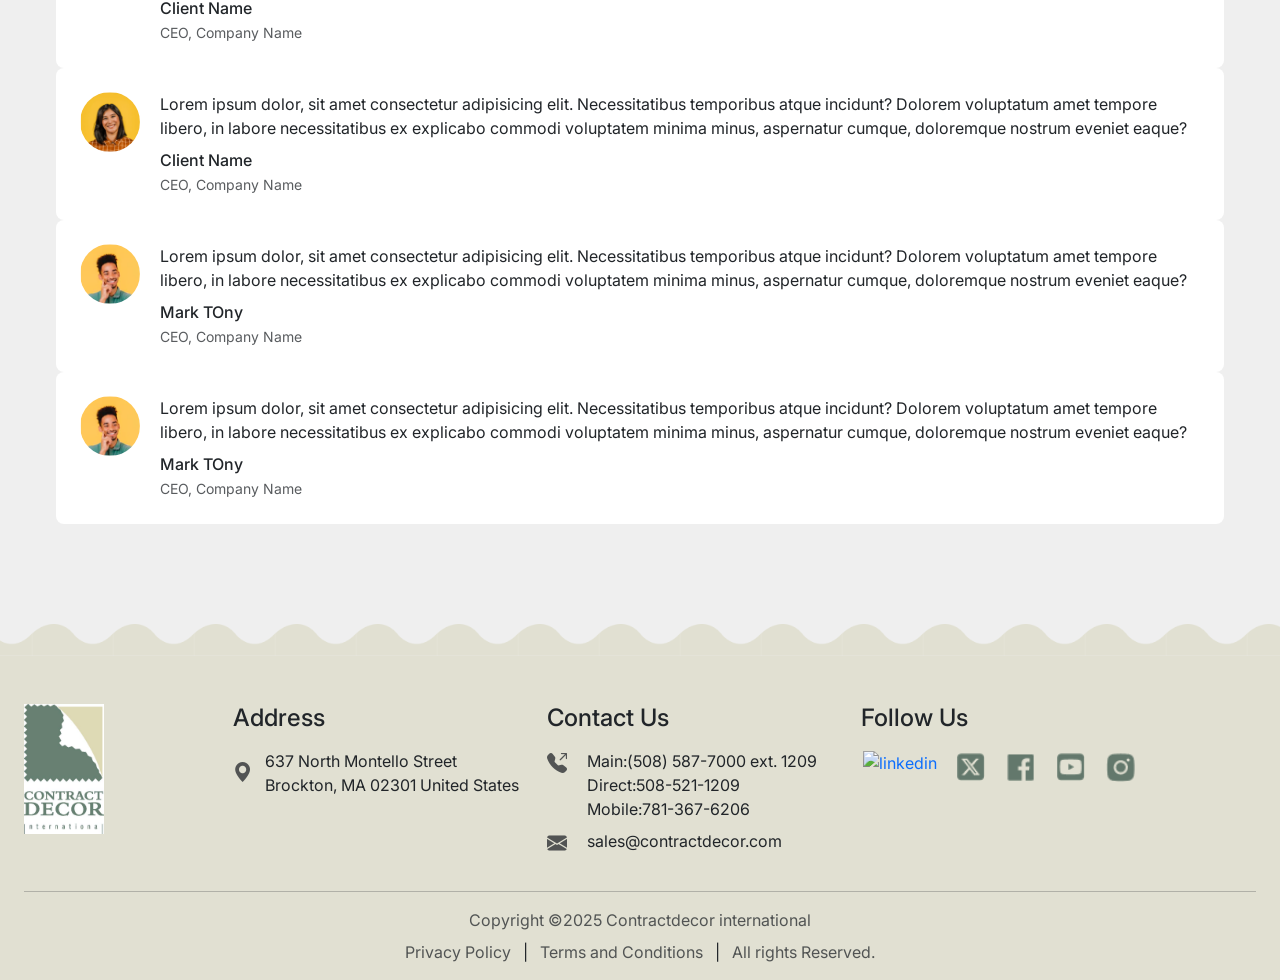
==== commit 29ab31d3: "Enhanced hero section" ====
--- a/index.html
+++ b/index.html
@@ -103,7 +103,7 @@
           <!-- <div class="card-img-mask"></div> -->
           <div class="card-img-mask">
             <video muted playsinline class="bg-video">
-              <source src="./assets/img/video.mp4" type="video/mp4" />
+              <source src="./assets/img/output.mp4" type="video/mp4" />
             </video>
           </div>
           <!-- </div> -->
